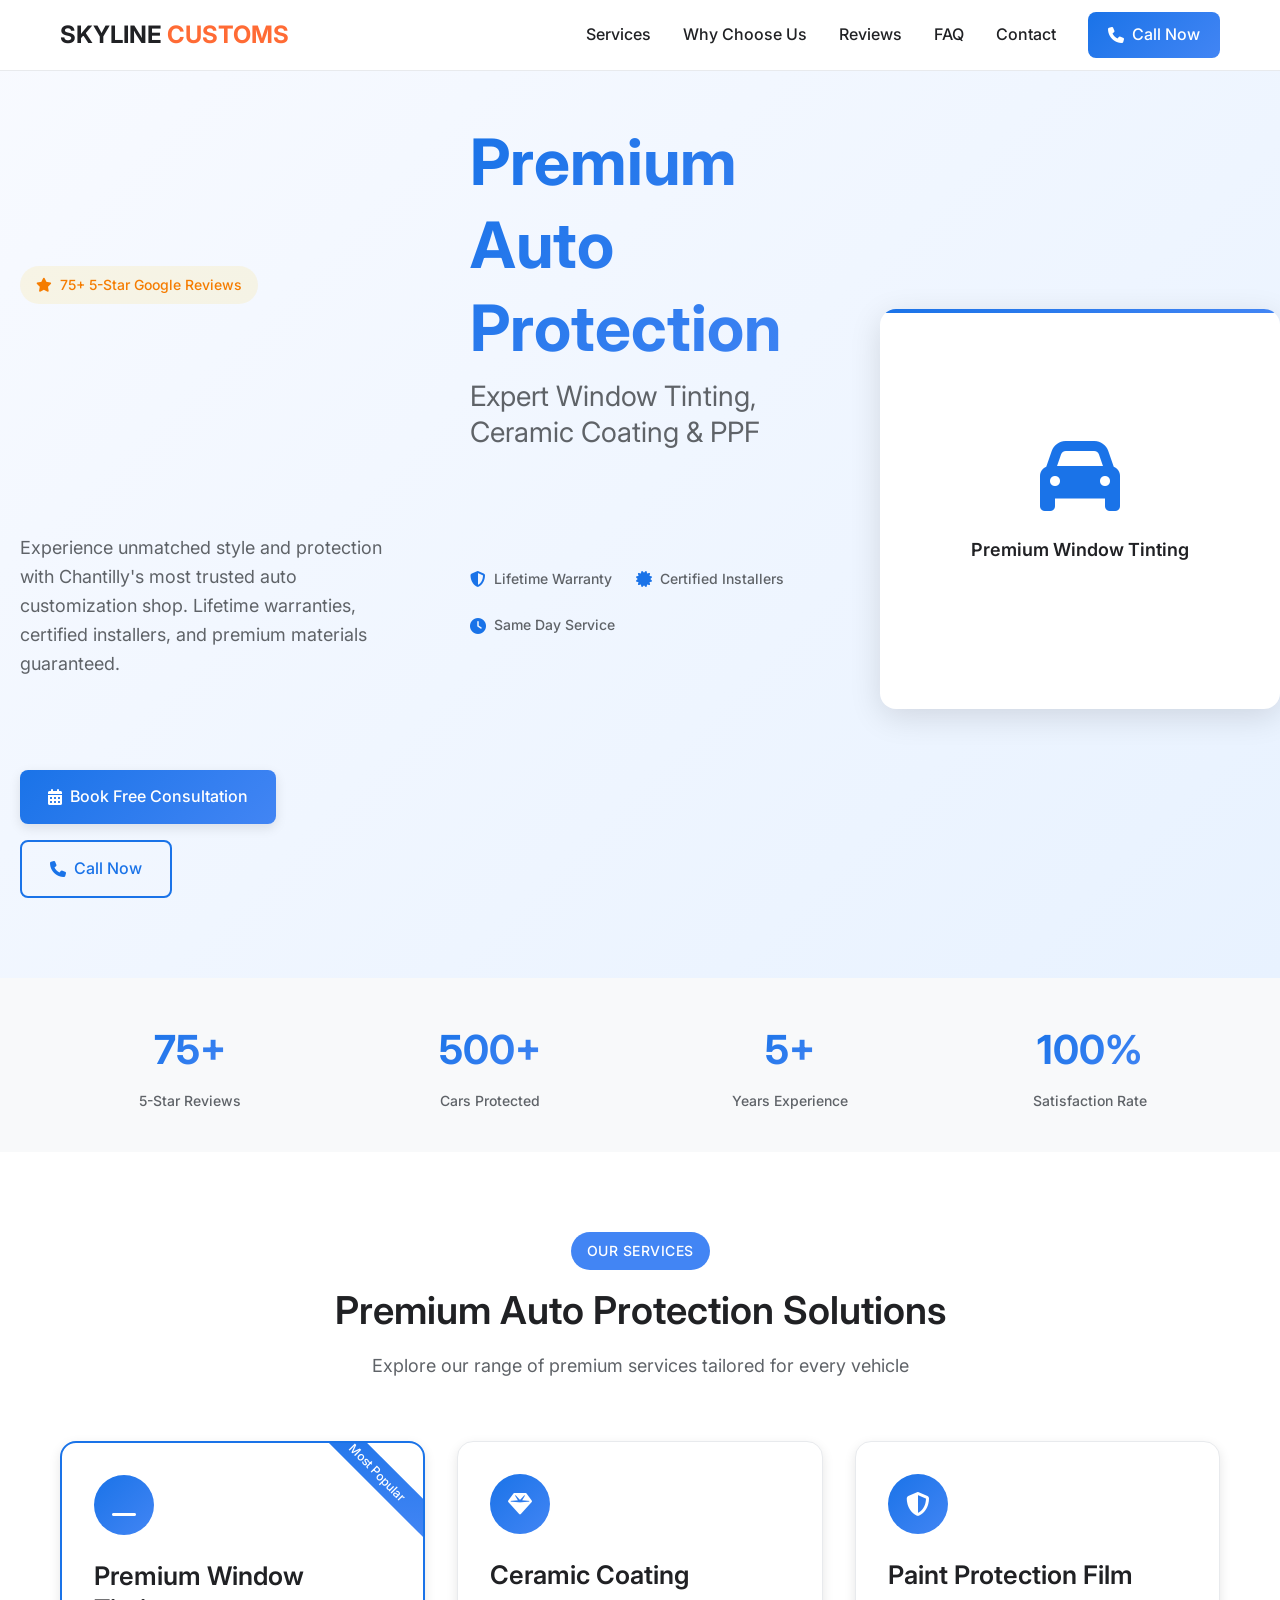
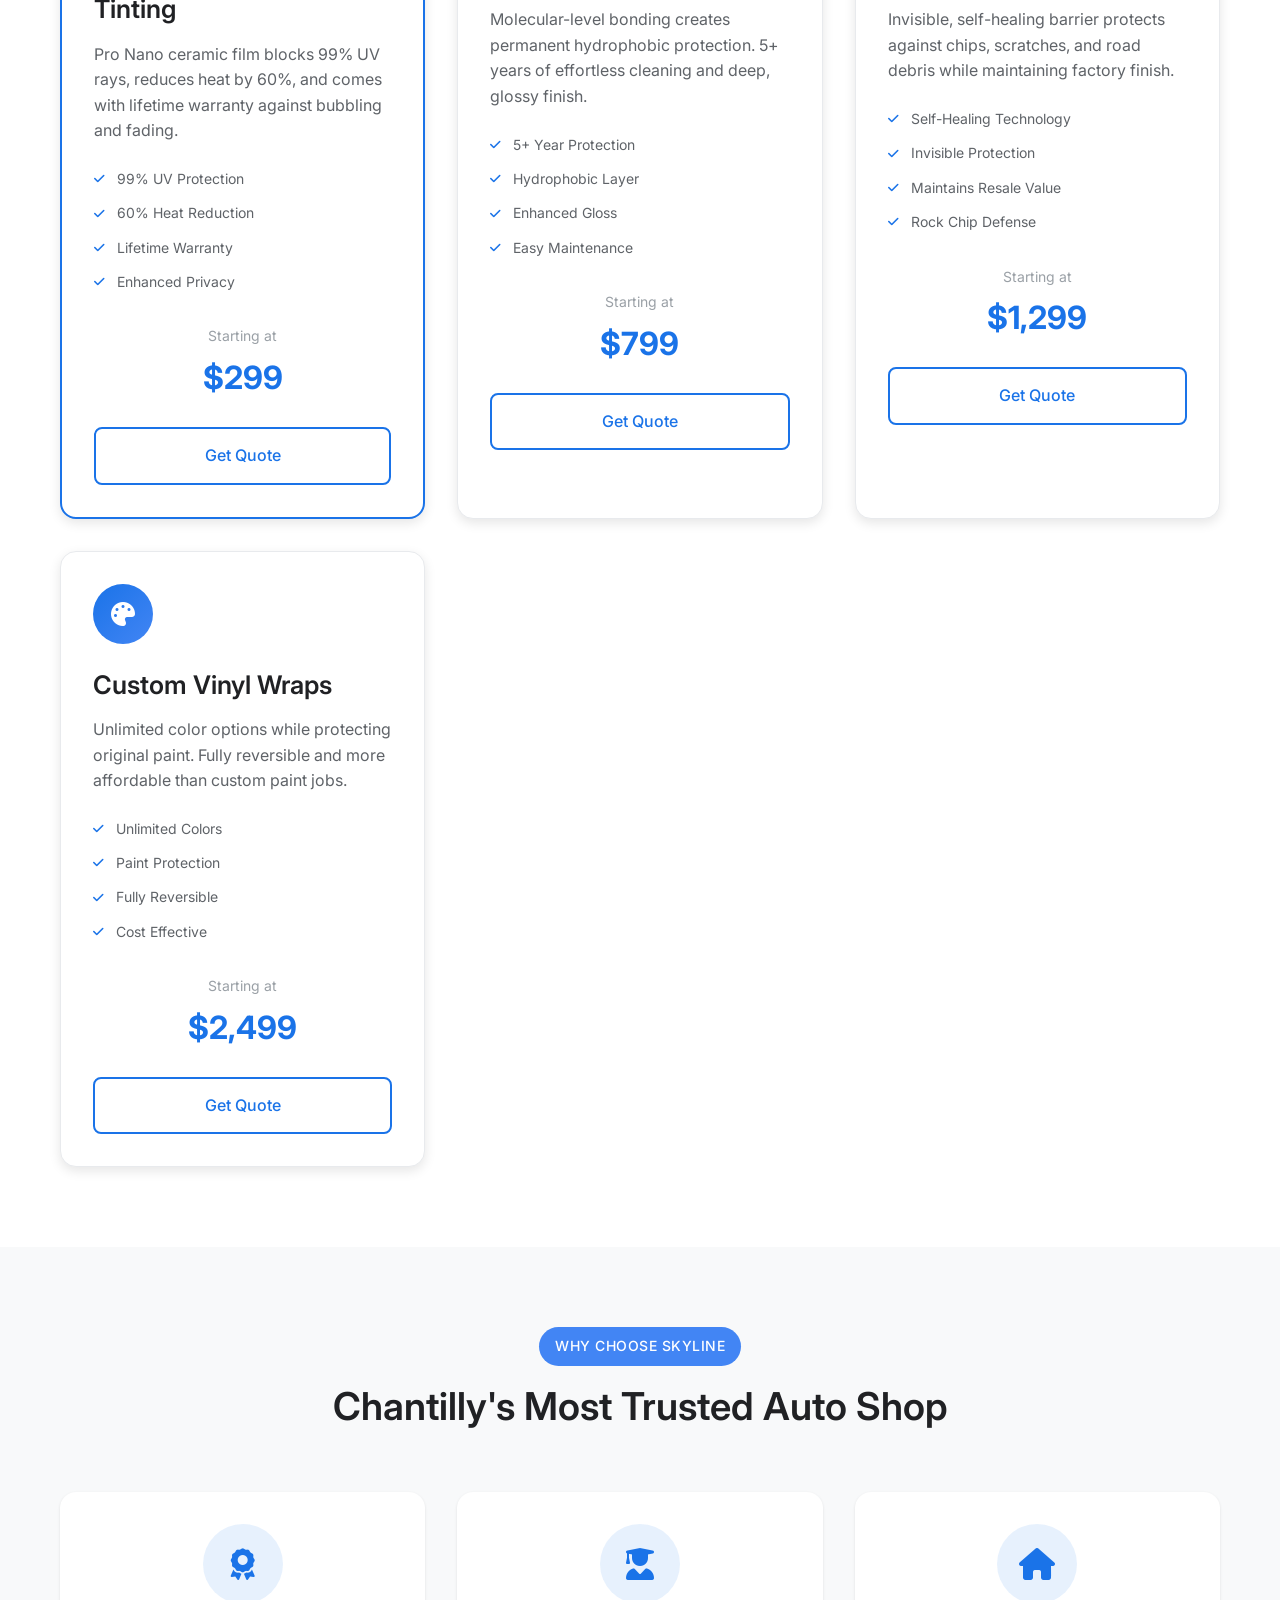
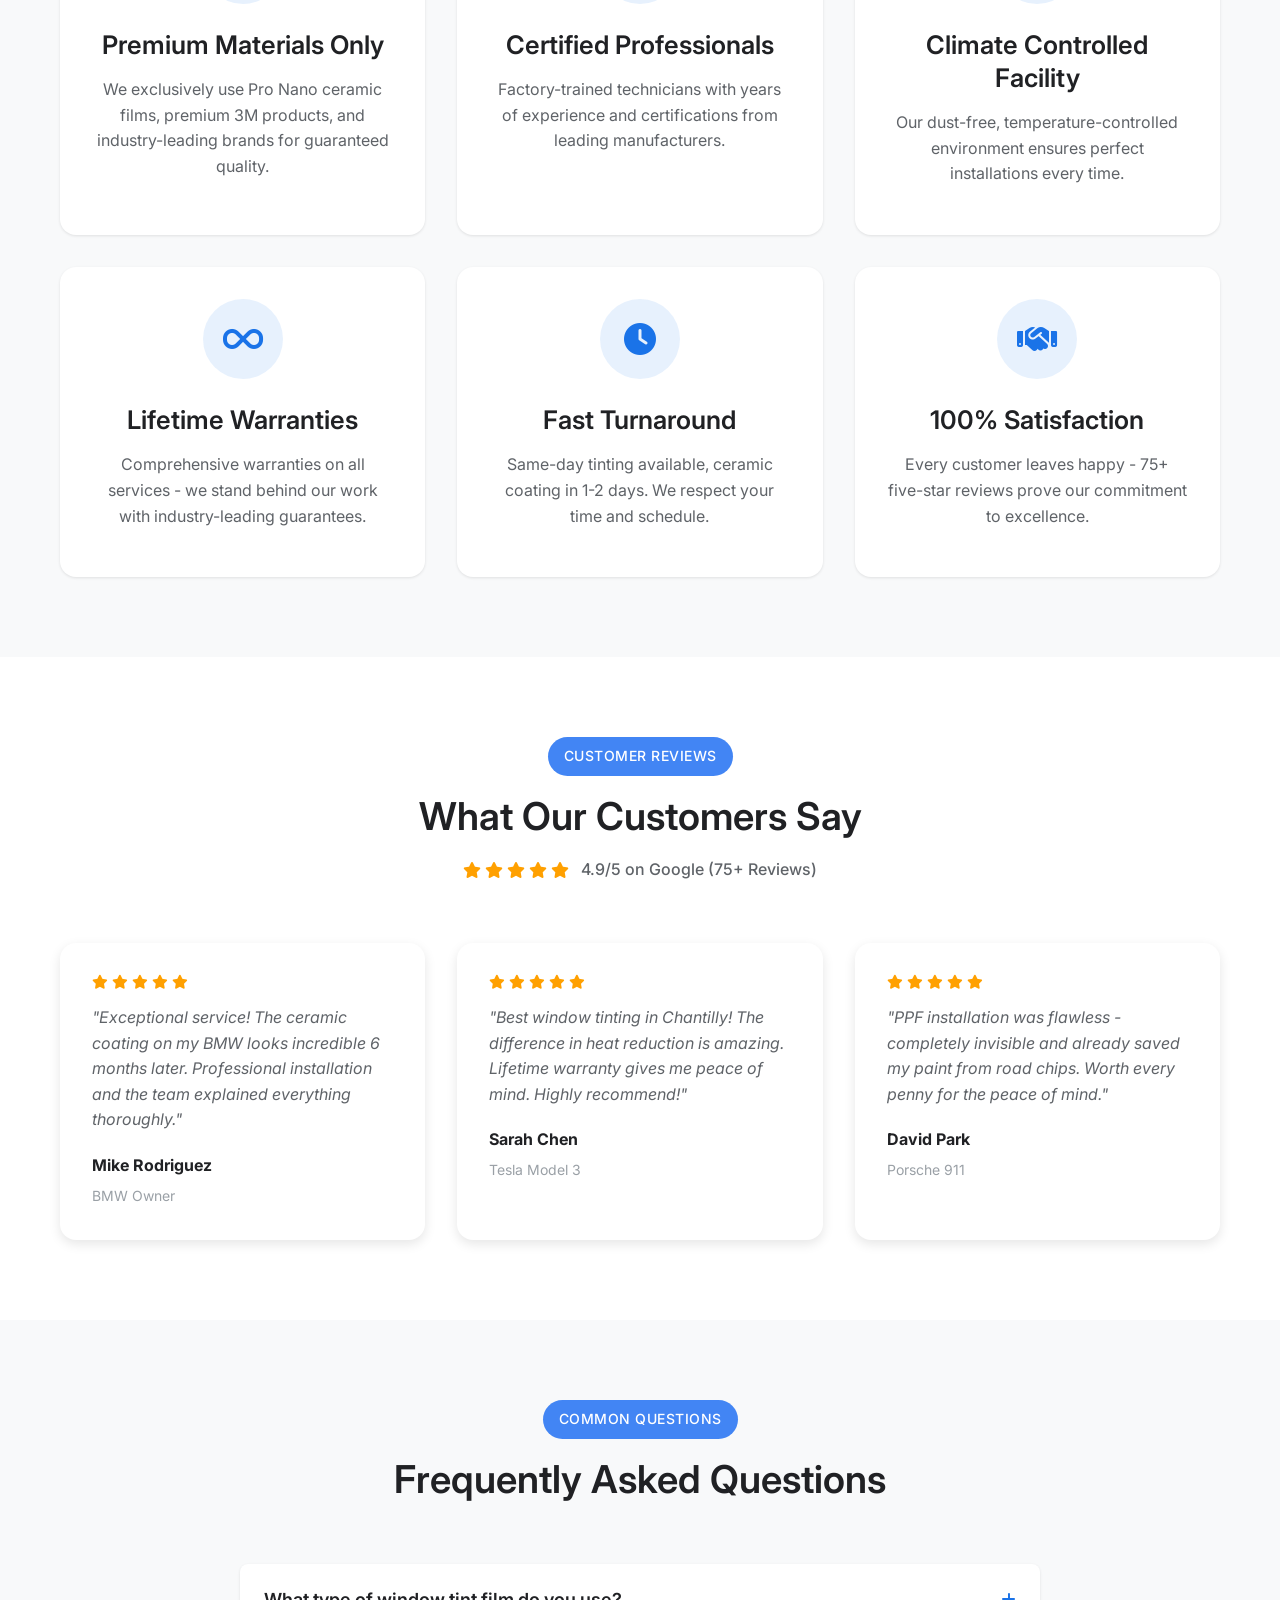
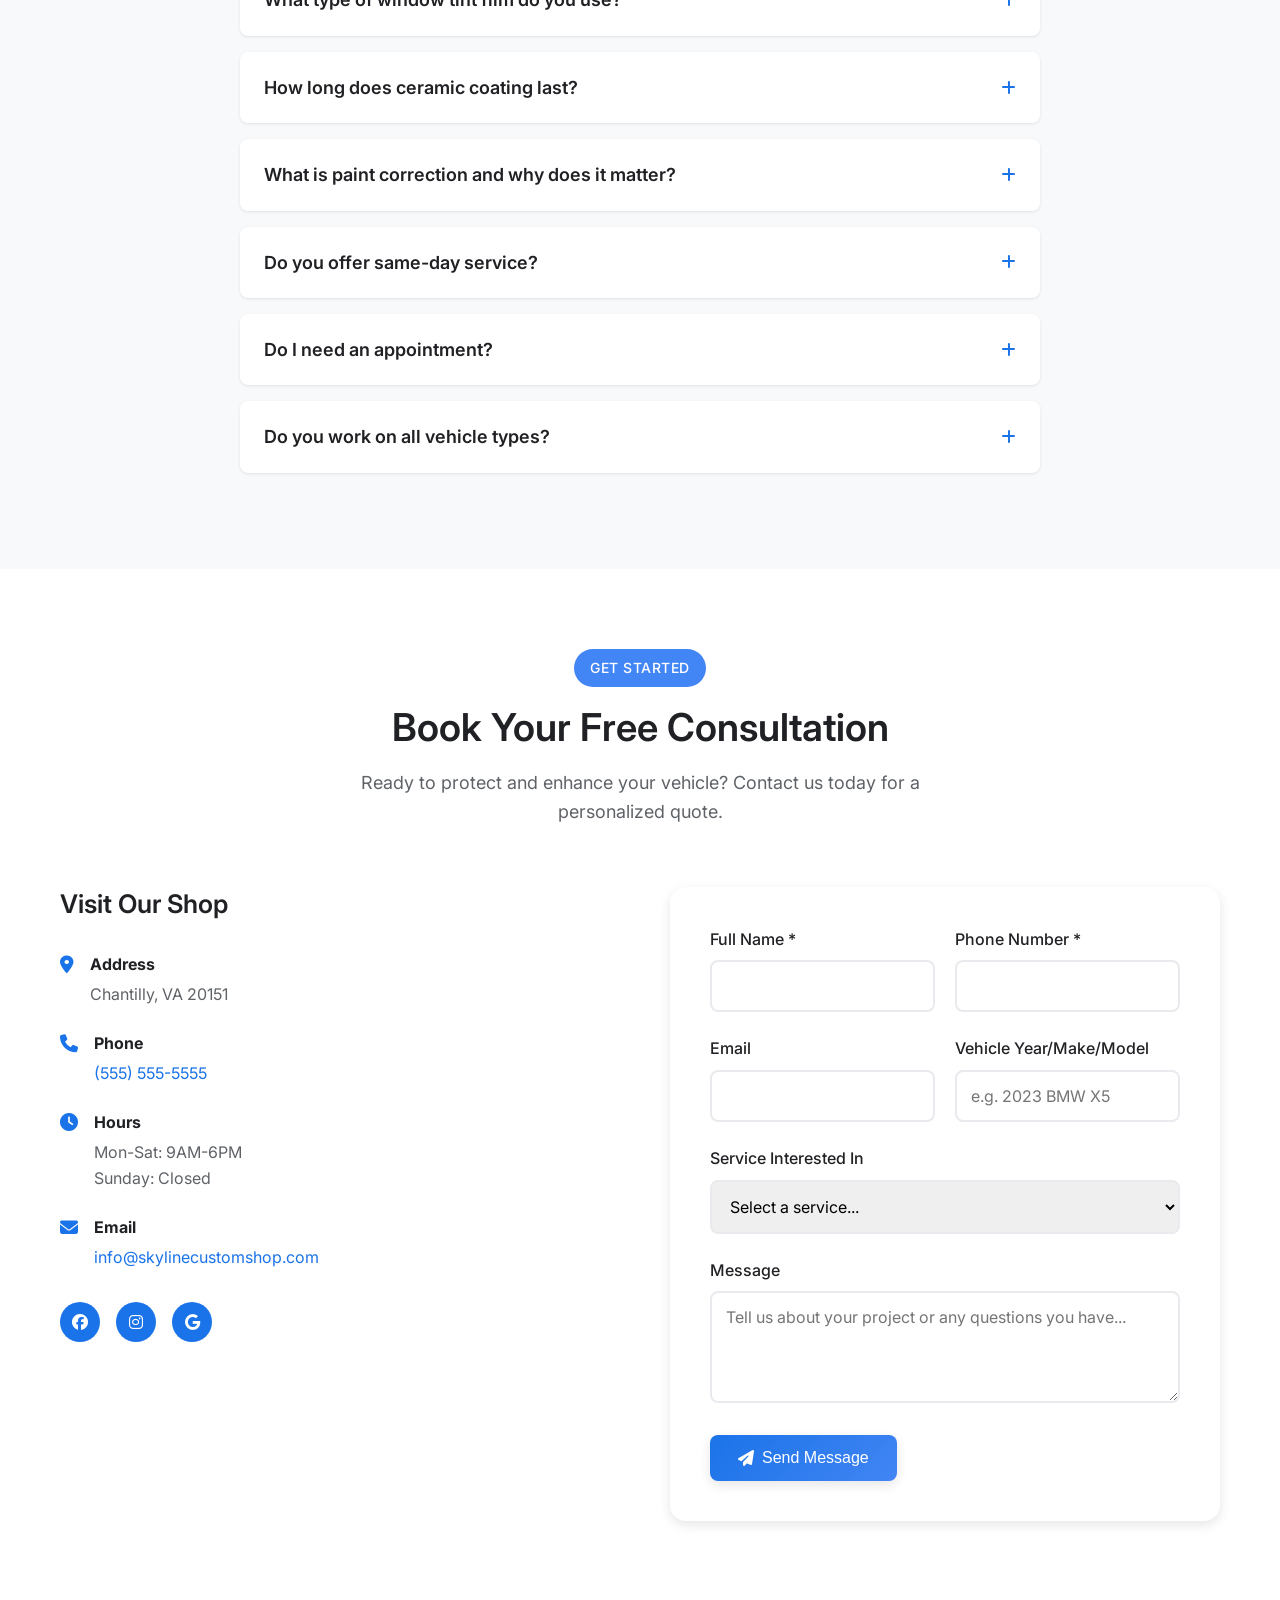
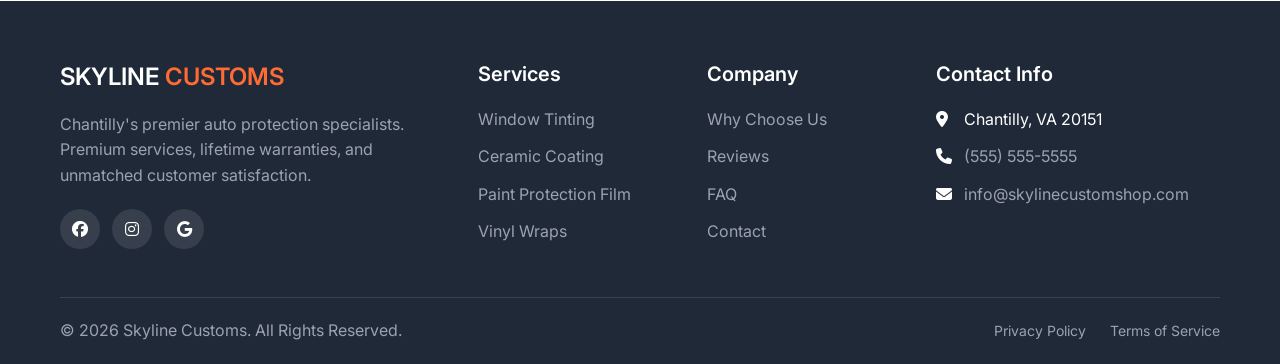
==== index.html @ 0ba056d3 "Initial release: Modern responsive website - Modern UI/UX with professional styling - Mobile-first r" ====
<!DOCTYPE html>
<html lang="en">
<head>
    <meta charset="UTF-8">
    <meta name="viewport" content="width=device-width, initial-scale=1.0">
    <title>Skyline Customs - Premium Auto Protection | Chantilly, VA</title>
    <meta name="description" content="Expert window tinting, ceramic coating, PPF & vinyl wraps in Chantilly, VA. 75+ 5-star reviews. Lifetime warranties. Book your consultation today!">
    
    <!-- Google Fonts -->
    <link href="https://fonts.googleapis.com/css2?family=Inter:wght@300;400;500;600;700&display=swap" rel="stylesheet">
    
    <!-- Font Awesome -->
    <link rel="stylesheet" href="https://cdnjs.cloudflare.com/ajax/libs/font-awesome/6.4.0/css/all.min.css">
    
    <link rel="stylesheet" href="styles.css">
</head>
<body>
    <!-- Navigation -->
    <nav class="navbar">
        <div class="nav-container">
            <div class="nav-logo">
                <h2>SKYLINE <span class="accent">CUSTOMS</span></h2>
            </div>
            
            <div class="nav-menu" id="nav-menu">
                <a href="#services" class="nav-link">Services</a>
                <a href="#why-us" class="nav-link">Why Choose Us</a>
                <a href="#testimonials" class="nav-link">Reviews</a>
                <a href="#faq" class="nav-link">FAQ</a>
                <a href="#contact" class="nav-link">Contact</a>
                <a href="tel:+15555555555" class="nav-cta">
                    <i class="fas fa-phone"></i> Call Now
                </a>
            </div>
            
            <div class="hamburger" id="hamburger">
                <span class="bar"></span>
                <span class="bar"></span>
                <span class="bar"></span>
            </div>
        </div>
    </nav>

    <!-- Hero Section -->
    <section class="hero">
        <div class="hero-content">
            <div class="hero-badge">
                <i class="fas fa-star"></i>
                <span>75+ 5-Star Google Reviews</span>
            </div>
            
            <h1 class="hero-title">
                <span class="title-main">Premium Auto Protection</span>
                <span class="title-sub">Expert Window Tinting, Ceramic Coating & PPF</span>
            </h1>
            
            <p class="hero-description">
                Experience unmatched style and protection with Chantilly's most trusted auto customization shop. 
                Lifetime warranties, certified installers, and premium materials guaranteed.
            </p>
            
            <div class="hero-features">
                <div class="feature">
                    <i class="fas fa-shield-alt"></i>
                    <span>Lifetime Warranty</span>
                </div>
                <div class="feature">
                    <i class="fas fa-certificate"></i>
                    <span>Certified Installers</span>
                </div>
                <div class="feature">
                    <i class="fas fa-clock"></i>
                    <span>Same Day Service</span>
                </div>
            </div>
            
            <div class="hero-cta">
                <a href="#contact" class="btn-primary">
                    <i class="fas fa-calendar-alt"></i>
                    Book Free Consultation
                </a>
                <a href="tel:+15555555555" class="btn-secondary">
                    <i class="fas fa-phone"></i>
                    Call Now
                </a>
            </div>
        </div>
        
        <div class="hero-visual">
            <div class="hero-image">
                <!-- Replace with actual car images -->
                <div class="car-showcase">
                    <div class="car-card active">
                        <div class="car-placeholder">
                            <i class="fas fa-car"></i>
                            <p>Premium Window Tinting</p>
                        </div>
                    </div>
                </div>
            </div>
        </div>
    </section>

    <!-- Social Proof Bar -->
    <section class="social-proof">
        <div class="container">
            <div class="proof-stats">
                <div class="stat">
                    <span class="stat-number">75+</span>
                    <span class="stat-label">5-Star Reviews</span>
                </div>
                <div class="stat">
                    <span class="stat-number">500+</span>
                    <span class="stat-label">Cars Protected</span>
                </div>
                <div class="stat">
                    <span class="stat-number">5+</span>
                    <span class="stat-label">Years Experience</span>
                </div>
                <div class="stat">
                    <span class="stat-number">100%</span>
                    <span class="stat-label">Satisfaction Rate</span>
                </div>
            </div>
        </div>
    </section>

    <!-- Services Section -->
    <section id="services" class="services">
        <div class="container">
            <div class="section-header">
                <span class="section-badge">Our Services</span>
                <h2 class="section-title">Premium Auto Protection Solutions</h2>
                <p class="section-subtitle">
                    Explore our range of premium services tailored for every vehicle
                </p>
            </div>
            
            <div class="services-grid">
                <!-- Window Tinting -->
                <div class="service-card featured">
                    <div class="service-icon">
                        <i class="fas fa-window-minimize"></i>
                    </div>
                    <h3 class="service-title">Premium Window Tinting</h3>
                    <p class="service-description">
                        Pro Nano ceramic film blocks 99% UV rays, reduces heat by 60%, 
                        and comes with lifetime warranty against bubbling and fading.
                    </p>
                    <ul class="service-benefits">
                        <li><i class="fas fa-check"></i> 99% UV Protection</li>
                        <li><i class="fas fa-check"></i> 60% Heat Reduction</li>
                        <li><i class="fas fa-check"></i> Lifetime Warranty</li>
                        <li><i class="fas fa-check"></i> Enhanced Privacy</li>
                    </ul>
                    <div class="service-pricing">
                        <span class="price-from">Starting at</span>
                        <span class="price-amount">$299</span>
                    </div>
                    <a href="#contact" class="service-cta">Get Quote</a>
                </div>
                
                <!-- Ceramic Coating -->
                <div class="service-card">
                    <div class="service-icon">
                        <i class="fas fa-gem"></i>
                    </div>
                    <h3 class="service-title">Ceramic Coating</h3>
                    <p class="service-description">
                        Molecular-level bonding creates permanent hydrophobic protection. 
                        5+ years of effortless cleaning and deep, glossy finish.
                    </p>
                    <ul class="service-benefits">
                        <li><i class="fas fa-check"></i> 5+ Year Protection</li>
                        <li><i class="fas fa-check"></i> Hydrophobic Layer</li>
                        <li><i class="fas fa-check"></i> Enhanced Gloss</li>
                        <li><i class="fas fa-check"></i> Easy Maintenance</li>
                    </ul>
                    <div class="service-pricing">
                        <span class="price-from">Starting at</span>
                        <span class="price-amount">$799</span>
                    </div>
                    <a href="#contact" class="service-cta">Get Quote</a>
                </div>
                
                <!-- PPF -->
                <div class="service-card">
                    <div class="service-icon">
                        <i class="fas fa-shield-alt"></i>
                    </div>
                    <h3 class="service-title">Paint Protection Film</h3>
                    <p class="service-description">
                        Invisible, self-healing barrier protects against chips, scratches, 
                        and road debris while maintaining factory finish.
                    </p>
                    <ul class="service-benefits">
                        <li><i class="fas fa-check"></i> Self-Healing Technology</li>
                        <li><i class="fas fa-check"></i> Invisible Protection</li>
                        <li><i class="fas fa-check"></i> Maintains Resale Value</li>
                        <li><i class="fas fa-check"></i> Rock Chip Defense</li>
                    </ul>
                    <div class="service-pricing">
                        <span class="price-from">Starting at</span>
                        <span class="price-amount">$1,299</span>
                    </div>
                    <a href="#contact" class="service-cta">Get Quote</a>
                </div>
                
                <!-- Vinyl Wraps -->
                <div class="service-card">
                    <div class="service-icon">
                        <i class="fas fa-palette"></i>
                    </div>
                    <h3 class="service-title">Custom Vinyl Wraps</h3>
                    <p class="service-description">
                        Unlimited color options while protecting original paint. 
                        Fully reversible and more affordable than custom paint jobs.
                    </p>
                    <ul class="service-benefits">
                        <li><i class="fas fa-check"></i> Unlimited Colors</li>
                        <li><i class="fas fa-check"></i> Paint Protection</li>
                        <li><i class="fas fa-check"></i> Fully Reversible</li>
                        <li><i class="fas fa-check"></i> Cost Effective</li>
                    </ul>
                    <div class="service-pricing">
                        <span class="price-from">Starting at</span>
                        <span class="price-amount">$2,499</span>
                    </div>
                    <a href="#contact" class="service-cta">Get Quote</a>
                </div>
            </div>
        </div>
    </section>

    <!-- Why Choose Us -->
    <section id="why-us" class="why-us">
        <div class="container">
            <div class="section-header">
                <span class="section-badge">Why Choose Skyline</span>
                <h2 class="section-title">Chantilly's Most Trusted Auto Shop</h2>
            </div>
            
            <div class="features-grid">
                <div class="feature-card">
                    <div class="feature-icon">
                        <i class="fas fa-award"></i>
                    </div>
                    <h3>Premium Materials Only</h3>
                    <p>We exclusively use Pro Nano ceramic films, premium 3M products, and industry-leading brands for guaranteed quality.</p>
                </div>
                
                <div class="feature-card">
                    <div class="feature-icon">
                        <i class="fas fa-user-graduate"></i>
                    </div>
                    <h3>Certified Professionals</h3>
                    <p>Factory-trained technicians with years of experience and certifications from leading manufacturers.</p>
                </div>
                
                <div class="feature-card">
                    <div class="feature-icon">
                        <i class="fas fa-home"></i>
                    </div>
                    <h3>Climate Controlled Facility</h3>
                    <p>Our dust-free, temperature-controlled environment ensures perfect installations every time.</p>
                </div>
                
                <div class="feature-card">
                    <div class="feature-icon">
                        <i class="fas fa-infinity"></i>
                    </div>
                    <h3>Lifetime Warranties</h3>
                    <p>Comprehensive warranties on all services - we stand behind our work with industry-leading guarantees.</p>
                </div>
                
                <div class="feature-card">
                    <div class="feature-icon">
                        <i class="fas fa-clock"></i>
                    </div>
                    <h3>Fast Turnaround</h3>
                    <p>Same-day tinting available, ceramic coating in 1-2 days. We respect your time and schedule.</p>
                </div>
                
                <div class="feature-card">
                    <div class="feature-icon">
                        <i class="fas fa-handshake"></i>
                    </div>
                    <h3>100% Satisfaction</h3>
                    <p>Every customer leaves happy - 75+ five-star reviews prove our commitment to excellence.</p>
                </div>
            </div>
        </div>
    </section>

    <!-- Testimonials -->
    <section id="testimonials" class="testimonials">
        <div class="container">
            <div class="section-header">
                <span class="section-badge">Customer Reviews</span>
                <h2 class="section-title">What Our Customers Say</h2>
                <div class="google-rating">
                    <div class="stars">
                        <i class="fas fa-star"></i>
                        <i class="fas fa-star"></i>
                        <i class="fas fa-star"></i>
                        <i class="fas fa-star"></i>
                        <i class="fas fa-star"></i>
                    </div>
                    <span class="rating-text">4.9/5 on Google (75+ Reviews)</span>
                </div>
            </div>
            
            <div class="testimonials-grid">
                <div class="testimonial-card">
                    <div class="testimonial-stars">
                        <i class="fas fa-star"></i>
                        <i class="fas fa-star"></i>
                        <i class="fas fa-star"></i>
                        <i class="fas fa-star"></i>
                        <i class="fas fa-star"></i>
                    </div>
                    <p class="testimonial-text">
                        "Exceptional service! The ceramic coating on my BMW looks incredible 6 months later. 
                        Professional installation and the team explained everything thoroughly."
                    </p>
                    <div class="testimonial-author">
                        <strong>Mike Rodriguez</strong>
                        <span>BMW Owner</span>
                    </div>
                </div>
                
                <div class="testimonial-card">
                    <div class="testimonial-stars">
                        <i class="fas fa-star"></i>
                        <i class="fas fa-star"></i>
                        <i class="fas fa-star"></i>
                        <i class="fas fa-star"></i>
                        <i class="fas fa-star"></i>
                    </div>
                    <p class="testimonial-text">
                        "Best window tinting in Chantilly! The difference in heat reduction is amazing. 
                        Lifetime warranty gives me peace of mind. Highly recommend!"
                    </p>
                    <div class="testimonial-author">
                        <strong>Sarah Chen</strong>
                        <span>Tesla Model 3</span>
                    </div>
                </div>
                
                <div class="testimonial-card">
                    <div class="testimonial-stars">
                        <i class="fas fa-star"></i>
                        <i class="fas fa-star"></i>
                        <i class="fas fa-star"></i>
                        <i class="fas fa-star"></i>
                        <i class="fas fa-star"></i>
                    </div>
                    <p class="testimonial-text">
                        "PPF installation was flawless - completely invisible and already saved my paint from road chips. 
                        Worth every penny for the peace of mind."
                    </p>
                    <div class="testimonial-author">
                        <strong>David Park</strong>
                        <span>Porsche 911</span>
                    </div>
                </div>
            </div>
        </div>
    </section>

    <!-- FAQ Section -->
    <section id="faq" class="faq">
        <div class="container">
            <div class="section-header">
                <span class="section-badge">Common Questions</span>
                <h2 class="section-title">Frequently Asked Questions</h2>
            </div>
            
            <div class="faq-container">
                <div class="faq-item">
                    <div class="faq-question" onclick="toggleFAQ(this)">
                        <h3>What type of window tint film do you use?</h3>
                        <i class="fas fa-plus"></i>
                    </div>
                    <div class="faq-answer">
                        <p>We use Pro Nano ceramic window film exclusively. Unlike cheaper dyed films that fade to purple and bubble within 2-3 years, ceramic film blocks up to 60% more heat, provides 99% UV protection, and comes with a lifetime warranty against bubbling, peeling, and fading.</p>
                    </div>
                </div>
                
                <div class="faq-item">
                    <div class="faq-question" onclick="toggleFAQ(this)">
                        <h3>How long does ceramic coating last?</h3>
                        <i class="fas fa-plus"></i>
                    </div>
                    <div class="faq-answer">
                        <p>Our 5-year ceramic coating system lasts 5+ years with proper maintenance (regular washing, no automatic car washes). The multi-layer application and paint correction ensure maximum durability.</p>
                    </div>
                </div>
                
                <div class="faq-item">
                    <div class="faq-question" onclick="toggleFAQ(this)">
                        <h3>What is paint correction and why does it matter?</h3>
                        <i class="fas fa-plus"></i>
                    </div>
                    <div class="faq-answer">
                        <p>Paint correction removes swirls, scratches, and oxidation through clay bar decontamination, iron removal, and multi-stage polishing. This is critical—if you seal scratches under ceramic coating, you're locking in damage forever. We always correct paint before coating.</p>
                    </div>
                </div>
                
                <div class="faq-item">
                    <div class="faq-question" onclick="toggleFAQ(this)">
                        <h3>Do you offer same-day service?</h3>
                        <i class="fas fa-plus"></i>
                    </div>
                    <div class="faq-answer">
                        <p>Sometimes, depending on our schedule. Most days we can accommodate same-day tinting. Ceramic coating requires 1-2 days. Contact us to check availability.</p>
                    </div>
                </div>
                
                <div class="faq-item">
                    <div class="faq-question" onclick="toggleFAQ(this)">
                        <h3>Do I need an appointment?</h3>
                        <i class="fas fa-plus"></i>
                    </div>
                    <div class="faq-answer">
                        <p>Yes. We work by appointment only to ensure each vehicle gets the time and attention it deserves. Book online or text us to schedule.</p>
                    </div>
                </div>
                
                <div class="faq-item">
                    <div class="faq-question" onclick="toggleFAQ(this)">
                        <h3>Do you work on all vehicle types?</h3>
                        <i class="fas fa-plus"></i>
                    </div>
                    <div class="faq-answer">
                        <p>Yes—sedans, coupes, trucks, SUVs, luxury vehicles, Teslas, sports cars—we handle them all. Our climate-controlled facility is equipped for any vehicle type.</p>
                    </div>
                </div>
            </div>
        </div>
    </section>

    <!-- Contact Section -->
    <section id="contact" class="contact">
        <div class="container">
            <div class="section-header">
                <span class="section-badge">Get Started</span>
                <h2 class="section-title">Book Your Free Consultation</h2>
                <p class="section-subtitle">
                    Ready to protect and enhance your vehicle? Contact us today for a personalized quote.
                </p>
            </div>
            
            <div class="contact-container">
                <div class="contact-info">
                    <h3>Visit Our Shop</h3>
                    <div class="contact-item">
                        <i class="fas fa-map-marker-alt"></i>
                        <div>
                            <strong>Address</strong>
                            <p>Chantilly, VA 20151</p>
                        </div>
                    </div>
                    
                    <div class="contact-item">
                        <i class="fas fa-phone"></i>
                        <div>
                            <strong>Phone</strong>
                            <p><a href="tel:+15555555555">(555) 555-5555</a></p>
                        </div>
                    </div>
                    
                    <div class="contact-item">
                        <i class="fas fa-clock"></i>
                        <div>
                            <strong>Hours</strong>
                            <p>Mon-Sat: 9AM-6PM<br>Sunday: Closed</p>
                        </div>
                    </div>
                    
                    <div class="contact-item">
                        <i class="fas fa-envelope"></i>
                        <div>
                            <strong>Email</strong>
                            <p><a href="mailto:info@skylinecustomshop.com">info@skylinecustomshop.com</a></p>
                        </div>
                    </div>
                    
                    <div class="social-links">
                        <a href="#" class="social-link">
                            <i class="fab fa-facebook"></i>
                        </a>
                        <a href="#" class="social-link">
                            <i class="fab fa-instagram"></i>
                        </a>
                        <a href="#" class="social-link">
                            <i class="fab fa-google"></i>
                        </a>
                    </div>
                </div>
                
                <div class="contact-form">
                    <form id="contact-form" method="POST" action="#" onsubmit="submitForm(event)">
                        <div class="form-row">
                            <div class="form-group">
                                <label for="name">Full Name *</label>
                                <input type="text" id="name" name="name" required>
                            </div>
                            <div class="form-group">
                                <label for="phone">Phone Number *</label>
                                <input type="tel" id="phone" name="phone" required>
                            </div>
                        </div>
                        
                        <div class="form-row">
                            <div class="form-group">
                                <label for="email">Email</label>
                                <input type="email" id="email" name="email">
                            </div>
                            <div class="form-group">
                                <label for="vehicle">Vehicle Year/Make/Model</label>
                                <input type="text" id="vehicle" name="vehicle" placeholder="e.g. 2023 BMW X5">
                            </div>
                        </div>
                        
                        <div class="form-group">
                            <label for="service">Service Interested In</label>
                            <select id="service" name="service">
                                <option value="">Select a service...</option>
                                <option value="window-tinting">Window Tinting</option>
                                <option value="ceramic-coating">Ceramic Coating</option>
                                <option value="ppf">Paint Protection Film</option>
                                <option value="vinyl-wraps">Vinyl Wraps</option>
                                <option value="multiple">Multiple Services</option>
                                <option value="consultation">Free Consultation</option>
                            </select>
                        </div>
                        
                        <div class="form-group">
                            <label for="message">Message</label>
                            <textarea id="message" name="message" rows="4" placeholder="Tell us about your project or any questions you have..."></textarea>
                        </div>
                        
                        <button type="submit" class="btn-primary">
                            <i class="fas fa-paper-plane"></i>
                            Send Message
                        </button>
                    </form>
                </div>
            </div>
        </div>
    </section>

    <!-- Footer -->
    <footer class="footer">
        <div class="container">
            <div class="footer-content">
                <div class="footer-section">
                    <h3>SKYLINE <span class="accent">CUSTOMS</span></h3>
                    <p>Chantilly's premier auto protection specialists. Premium services, lifetime warranties, and unmatched customer satisfaction.</p>
                    <div class="footer-social">
                        <a href="#" class="social-link">
                            <i class="fab fa-facebook"></i>
                        </a>
                        <a href="#" class="social-link">
                            <i class="fab fa-instagram"></i>
                        </a>
                        <a href="#" class="social-link">
                            <i class="fab fa-google"></i>
                        </a>
                    </div>
                </div>
                
                <div class="footer-section">
                    <h4>Services</h4>
                    <ul>
                        <li><a href="#services">Window Tinting</a></li>
                        <li><a href="#services">Ceramic Coating</a></li>
                        <li><a href="#services">Paint Protection Film</a></li>
                        <li><a href="#services">Vinyl Wraps</a></li>
                    </ul>
                </div>
                
                <div class="footer-section">
                    <h4>Company</h4>
                    <ul>
                        <li><a href="#why-us">Why Choose Us</a></li>
                        <li><a href="#testimonials">Reviews</a></li>
                        <li><a href="#faq">FAQ</a></li>
                        <li><a href="#contact">Contact</a></li>
                    </ul>
                </div>
                
                <div class="footer-section">
                    <h4>Contact Info</h4>
                    <ul>
                        <li><i class="fas fa-map-marker-alt"></i> Chantilly, VA 20151</li>
                        <li><i class="fas fa-phone"></i> <a href="tel:+15555555555">(555) 555-5555</a></li>
                        <li><i class="fas fa-envelope"></i> <a href="mailto:info@skylinecustomshop.com">info@skylinecustomshop.com</a></li>
                    </ul>
                </div>
            </div>
            
            <div class="footer-bottom">
                <p>&copy; 2026 Skyline Customs. All Rights Reserved.</p>
                <div class="footer-links">
                    <a href="/privacy">Privacy Policy</a>
                    <a href="/terms">Terms of Service</a>
                </div>
            </div>
        </div>
    </footer>

    <!-- Floating Call Button -->
    <div class="floating-cta">
        <a href="tel:+15555555555" class="float-btn">
            <i class="fas fa-phone"></i>
            <span>Call Now</span>
        </a>
    </div>

    <script src="script.js"></script>
</body>
</html>
---- styles.css ----
/* Modern CSS Variables */
:root {
    --primary-color: #1a73e8;
    --primary-dark: #1557b0;
    --primary-light: #4285f4;
    --accent-color: #ff6b35;
    --accent-light: #ff8a65;
    
    --text-primary: #202124;
    --text-secondary: #5f6368;
    --text-light: #9aa0a6;
    
    --bg-primary: #ffffff;
    --bg-secondary: #f8f9fa;
    --bg-dark: #1f2937;
    
    --border-color: #e8eaed;
    --shadow-light: 0 1px 3px rgba(0, 0, 0, 0.1);
    --shadow-medium: 0 4px 12px rgba(0, 0, 0, 0.1);
    --shadow-heavy: 0 8px 32px rgba(0, 0, 0, 0.12);
    
    --gradient-primary: linear-gradient(135deg, var(--primary-color) 0%, var(--primary-light) 100%);
    --gradient-accent: linear-gradient(135deg, var(--accent-color) 0%, var(--accent-light) 100%);
    
    --border-radius: 8px;
    --border-radius-lg: 16px;
    --transition: all 0.3s cubic-bezier(0.4, 0, 0.2, 1);
    
    --font-family: 'Inter', -apple-system, BlinkMacSystemFont, sans-serif;
    --max-width: 1200px;
}

/* Reset and Base Styles */
* {
    margin: 0;
    padding: 0;
    box-sizing: border-box;
}

html {
    scroll-behavior: smooth;
    font-size: 16px;
}

body {
    font-family: var(--font-family);
    line-height: 1.6;
    color: var(--text-primary);
    background-color: var(--bg-primary);
    overflow-x: hidden;
}

.container {
    max-width: var(--max-width);
    margin: 0 auto;
    padding: 0 20px;
}

/* Typography */
h1, h2, h3, h4, h5, h6 {
    font-weight: 600;
    line-height: 1.3;
    margin-bottom: 1rem;
}

h1 { font-size: clamp(2rem, 4vw, 3.5rem); }
h2 { font-size: clamp(1.75rem, 3vw, 2.5rem); }
h3 { font-size: clamp(1.25rem, 2vw, 1.75rem); }
h4 { font-size: 1.25rem; }

p {
    margin-bottom: 1rem;
    color: var(--text-secondary);
}

a {
    text-decoration: none;
    color: inherit;
    transition: var(--transition);
}

/* Button Styles */
.btn-primary {
    display: inline-flex;
    align-items: center;
    gap: 8px;
    padding: 14px 28px;
    background: var(--gradient-primary);
    color: white;
    border: none;
    border-radius: var(--border-radius);
    font-weight: 500;
    font-size: 16px;
    cursor: pointer;
    transition: var(--transition);
    text-decoration: none;
    box-shadow: var(--shadow-medium);
}

.btn-primary:hover {
    transform: translateY(-2px);
    box-shadow: var(--shadow-heavy);
}

.btn-secondary {
    display: inline-flex;
    align-items: center;
    gap: 8px;
    padding: 14px 28px;
    background: transparent;
    color: var(--primary-color);
    border: 2px solid var(--primary-color);
    border-radius: var(--border-radius);
    font-weight: 500;
    font-size: 16px;
    cursor: pointer;
    transition: var(--transition);
    text-decoration: none;
}

.btn-secondary:hover {
    background: var(--primary-color);
    color: white;
    transform: translateY(-2px);
}

/* Section Styling */
section {
    padding: 80px 0;
}

.section-header {
    text-align: center;
    margin-bottom: 60px;
}

.section-badge {
    display: inline-block;
    padding: 8px 16px;
    background: var(--primary-light);
    color: white;
    border-radius: 20px;
    font-size: 14px;
    font-weight: 500;
    margin-bottom: 16px;
    text-transform: uppercase;
    letter-spacing: 0.5px;
}

.section-title {
    color: var(--text-primary);
    margin-bottom: 16px;
}

.section-subtitle {
    font-size: 18px;
    color: var(--text-secondary);
    max-width: 600px;
    margin: 0 auto;
}

/* Navigation */
.navbar {
    position: fixed;
    top: 0;
    width: 100%;
    background: rgba(255, 255, 255, 0.95);
    backdrop-filter: blur(10px);
    border-bottom: 1px solid var(--border-color);
    z-index: 1000;
    transition: var(--transition);
}

.nav-container {
    max-width: var(--max-width);
    margin: 0 auto;
    padding: 0 20px;
    display: flex;
    align-items: center;
    justify-content: space-between;
    height: 70px;
}

.nav-logo h2 {
    margin: 0;
    font-size: 24px;
    font-weight: 700;
}

.accent {
    color: var(--accent-color);
}

.nav-menu {
    display: flex;
    align-items: center;
    gap: 32px;
}

.nav-link {
    color: var(--text-primary);
    font-weight: 500;
    transition: var(--transition);
}

.nav-link:hover {
    color: var(--primary-color);
}

.nav-cta {
    padding: 10px 20px;
    background: var(--gradient-primary);
    color: white;
    border-radius: var(--border-radius);
    font-weight: 500;
    display: flex;
    align-items: center;
    gap: 8px;
}

.nav-cta:hover {
    transform: translateY(-1px);
    box-shadow: var(--shadow-medium);
}

.hamburger {
    display: none;
    flex-direction: column;
    cursor: pointer;
    gap: 4px;
}

.bar {
    width: 25px;
    height: 3px;
    background: var(--text-primary);
    transition: var(--transition);
    border-radius: 2px;
}

/* Hero Section */
.hero {
    padding: 120px 0 80px;
    background: linear-gradient(135deg, #f8faff 0%, #e8f2ff 100%);
    display: flex;
    align-items: center;
    min-height: 100vh;
}

.hero-content {
    max-width: var(--max-width);
    margin: 0 auto;
    padding: 0 20px;
    display: grid;
    grid-template-columns: 1fr 1fr;
    gap: 60px;
    align-items: center;
}

.hero-badge {
    display: inline-flex;
    align-items: center;
    gap: 8px;
    padding: 8px 16px;
    background: rgba(255, 193, 7, 0.1);
    color: #f57c00;
    border-radius: 20px;
    font-size: 14px;
    font-weight: 500;
    margin-bottom: 24px;
    width: fit-content;
}

.hero-title {
    margin-bottom: 24px;
}

.title-main {
    display: block;
    font-size: clamp(2.5rem, 5vw, 4rem);
    font-weight: 700;
    background: var(--gradient-primary);
    -webkit-background-clip: text;
    -webkit-text-fill-color: transparent;
    background-clip: text;
    margin-bottom: 8px;
}

.title-sub {
    display: block;
    font-size: clamp(1.25rem, 2.5vw, 1.75rem);
    font-weight: 400;
    color: var(--text-secondary);
}

.hero-description {
    font-size: 18px;
    margin-bottom: 32px;
    max-width: 500px;
}

.hero-features {
    display: flex;
    gap: 24px;
    margin-bottom: 40px;
    flex-wrap: wrap;
}

.feature {
    display: flex;
    align-items: center;
    gap: 8px;
    font-size: 14px;
    font-weight: 500;
    color: var(--text-secondary);
}

.feature i {
    color: var(--primary-color);
    font-size: 16px;
}

.hero-cta {
    display: flex;
    gap: 16px;
    flex-wrap: wrap;
}

.hero-visual {
    display: flex;
    justify-content: center;
    align-items: center;
}

.car-showcase {
    width: 400px;
    height: 400px;
    position: relative;
}

.car-card {
    width: 100%;
    height: 100%;
    background: white;
    border-radius: var(--border-radius-lg);
    box-shadow: var(--shadow-heavy);
    display: flex;
    align-items: center;
    justify-content: center;
    position: relative;
    overflow: hidden;
}

.car-card::before {
    content: '';
    position: absolute;
    top: 0;
    left: 0;
    right: 0;
    height: 4px;
    background: var(--gradient-primary);
}

.car-placeholder {
    text-align: center;
    padding: 40px;
}

.car-placeholder i {
    font-size: 80px;
    color: var(--primary-color);
    margin-bottom: 20px;
    display: block;
}

.car-placeholder p {
    font-size: 18px;
    font-weight: 600;
    color: var(--text-primary);
}

/* Social Proof Section */
.social-proof {
    background: var(--bg-secondary);
    padding: 40px 0;
}

.proof-stats {
    display: grid;
    grid-template-columns: repeat(auto-fit, minmax(200px, 1fr));
    gap: 40px;
    text-align: center;
}

.stat {
    display: flex;
    flex-direction: column;
    align-items: center;
}

.stat-number {
    font-size: 2.5rem;
    font-weight: 700;
    background: var(--gradient-primary);
    -webkit-background-clip: text;
    -webkit-text-fill-color: transparent;
    background-clip: text;
    margin-bottom: 8px;
}

.stat-label {
    font-size: 14px;
    color: var(--text-secondary);
    font-weight: 500;
}

/* Services Section */
.services {
    background: var(--bg-primary);
}

.services-grid {
    display: grid;
    grid-template-columns: repeat(auto-fit, minmax(300px, 1fr));
    gap: 32px;
}

.service-card {
    background: white;
    border-radius: var(--border-radius-lg);
    padding: 32px;
    box-shadow: var(--shadow-medium);
    transition: var(--transition);
    border: 1px solid var(--border-color);
    position: relative;
    overflow: hidden;
}

.service-card.featured {
    border: 2px solid var(--primary-color);
    transform: scale(1.02);
}

.service-card.featured::before {
    content: 'Most Popular';
    position: absolute;
    top: 16px;
    right: -32px;
    background: var(--gradient-primary);
    color: white;
    padding: 4px 40px;
    font-size: 12px;
    font-weight: 500;
    transform: rotate(45deg);
}

.service-card:hover {
    transform: translateY(-8px);
    box-shadow: var(--shadow-heavy);
}

.service-card.featured:hover {
    transform: scale(1.02) translateY(-8px);
}

.service-icon {
    width: 60px;
    height: 60px;
    background: var(--gradient-primary);
    border-radius: 50%;
    display: flex;
    align-items: center;
    justify-content: center;
    margin-bottom: 24px;
}

.service-icon i {
    font-size: 24px;
    color: white;
}

.service-title {
    margin-bottom: 16px;
    color: var(--text-primary);
}

.service-description {
    margin-bottom: 24px;
    line-height: 1.6;
}

.service-benefits {
    list-style: none;
    margin-bottom: 32px;
}

.service-benefits li {
    display: flex;
    align-items: center;
    gap: 12px;
    margin-bottom: 12px;
    font-size: 14px;
    color: var(--text-secondary);
}

.service-benefits i {
    color: var(--primary-color);
    font-size: 12px;
}

.service-pricing {
    margin-bottom: 24px;
    text-align: center;
}

.price-from {
    display: block;
    font-size: 14px;
    color: var(--text-light);
    margin-bottom: 4px;
}

.price-amount {
    font-size: 2rem;
    font-weight: 700;
    color: var(--primary-color);
}

.service-cta {
    width: 100%;
    padding: 14px;
    background: transparent;
    color: var(--primary-color);
    border: 2px solid var(--primary-color);
    border-radius: var(--border-radius);
    font-weight: 500;
    text-align: center;
    transition: var(--transition);
    display: block;
}

.service-cta:hover {
    background: var(--primary-color);
    color: white;
}

/* Why Us Section */
.why-us {
    background: var(--bg-secondary);
}

.features-grid {
    display: grid;
    grid-template-columns: repeat(auto-fit, minmax(300px, 1fr));
    gap: 32px;
}

.feature-card {
    background: white;
    padding: 32px;
    border-radius: var(--border-radius-lg);
    box-shadow: var(--shadow-light);
    transition: var(--transition);
    text-align: center;
}

.feature-card:hover {
    transform: translateY(-4px);
    box-shadow: var(--shadow-medium);
}

.feature-icon {
    width: 80px;
    height: 80px;
    background: rgba(26, 115, 232, 0.1);
    border-radius: 50%;
    display: flex;
    align-items: center;
    justify-content: center;
    margin: 0 auto 24px;
}

.feature-icon i {
    font-size: 32px;
    color: var(--primary-color);
}

.feature-card h3 {
    margin-bottom: 16px;
    color: var(--text-primary);
}

.feature-card p {
    color: var(--text-secondary);
    line-height: 1.6;
}

/* Testimonials Section */
.testimonials {
    background: var(--bg-primary);
}

.google-rating {
    display: flex;
    align-items: center;
    justify-content: center;
    gap: 12px;
    margin-top: 16px;
}

.stars {
    display: flex;
    gap: 4px;
}

.stars i {
    color: #ffa000;
    font-size: 16px;
}

.rating-text {
    color: var(--text-secondary);
    font-weight: 500;
}

.testimonials-grid {
    display: grid;
    grid-template-columns: repeat(auto-fit, minmax(300px, 1fr));
    gap: 32px;
}

.testimonial-card {
    background: white;
    padding: 32px;
    border-radius: var(--border-radius-lg);
    box-shadow: var(--shadow-medium);
    transition: var(--transition);
}

.testimonial-card:hover {
    transform: translateY(-4px);
    box-shadow: var(--shadow-heavy);
}

.testimonial-stars {
    display: flex;
    gap: 4px;
    margin-bottom: 16px;
}

.testimonial-stars i {
    color: #ffa000;
    font-size: 14px;
}

.testimonial-text {
    font-style: italic;
    margin-bottom: 20px;
    line-height: 1.6;
    color: var(--text-secondary);
}

.testimonial-author strong {
    color: var(--text-primary);
    display: block;
    margin-bottom: 4px;
}

.testimonial-author span {
    color: var(--text-light);
    font-size: 14px;
}

/* FAQ Section */
.faq {
    background: var(--bg-secondary);
}

.faq-container {
    max-width: 800px;
    margin: 0 auto;
}

.faq-item {
    background: white;
    border-radius: var(--border-radius);
    margin-bottom: 16px;
    overflow: hidden;
    box-shadow: var(--shadow-light);
}

.faq-question {
    padding: 24px;
    cursor: pointer;
    display: flex;
    justify-content: space-between;
    align-items: center;
    transition: var(--transition);
}

.faq-question:hover {
    background: var(--bg-secondary);
}

.faq-question h3 {
    margin: 0;
    font-size: 18px;
    color: var(--text-primary);
}

.faq-question i {
    color: var(--primary-color);
    transition: var(--transition);
    font-size: 16px;
}

.faq-item.active .faq-question i {
    transform: rotate(45deg);
}

.faq-answer {
    max-height: 0;
    overflow: hidden;
    transition: max-height 0.3s ease;
}

.faq-item.active .faq-answer {
    max-height: 200px;
}

.faq-answer p {
    padding: 0 24px 24px;
    color: var(--text-secondary);
    line-height: 1.6;
}

/* Contact Section */
.contact {
    background: var(--bg-primary);
}

.contact-container {
    display: grid;
    grid-template-columns: 1fr 1fr;
    gap: 60px;
    align-items: start;
}

.contact-info h3 {
    margin-bottom: 32px;
    color: var(--text-primary);
}

.contact-item {
    display: flex;
    align-items: flex-start;
    gap: 16px;
    margin-bottom: 24px;
}

.contact-item i {
    color: var(--primary-color);
    font-size: 18px;
    margin-top: 4px;
}

.contact-item strong {
    display: block;
    margin-bottom: 4px;
    color: var(--text-primary);
}

.contact-item p {
    margin: 0;
    color: var(--text-secondary);
}

.contact-item a {
    color: var(--primary-color);
}

.contact-item a:hover {
    text-decoration: underline;
}

.social-links {
    display: flex;
    gap: 16px;
    margin-top: 32px;
}

.social-link {
    width: 40px;
    height: 40px;
    background: var(--primary-color);
    color: white;
    border-radius: 50%;
    display: flex;
    align-items: center;
    justify-content: center;
    transition: var(--transition);
}

.social-link:hover {
    background: var(--primary-dark);
    transform: translateY(-2px);
}

.contact-form {
    background: white;
    padding: 40px;
    border-radius: var(--border-radius-lg);
    box-shadow: var(--shadow-medium);
}

.form-row {
    display: grid;
    grid-template-columns: 1fr 1fr;
    gap: 20px;
}

.form-group {
    margin-bottom: 24px;
}

.form-group label {
    display: block;
    margin-bottom: 8px;
    font-weight: 500;
    color: var(--text-primary);
}

.form-group input,
.form-group select,
.form-group textarea {
    width: 100%;
    padding: 14px;
    border: 2px solid var(--border-color);
    border-radius: var(--border-radius);
    font-size: 16px;
    transition: var(--transition);
    font-family: var(--font-family);
}

.form-group input:focus,
.form-group select:focus,
.form-group textarea:focus {
    outline: none;
    border-color: var(--primary-color);
    box-shadow: 0 0 0 3px rgba(26, 115, 232, 0.1);
}

.form-group textarea {
    resize: vertical;
    min-height: 100px;
}

/* Footer */
.footer {
    background: var(--bg-dark);
    color: white;
    padding: 60px 0 20px;
}

.footer-content {
    display: grid;
    grid-template-columns: 2fr 1fr 1fr 1.5fr;
    gap: 40px;
    margin-bottom: 40px;
}

.footer-section h3 {
    margin-bottom: 20px;
    font-size: 24px;
}

.footer-section h4 {
    margin-bottom: 20px;
    color: white;
}

.footer-section p {
    color: #9ca3af;
    line-height: 1.6;
    margin-bottom: 20px;
}

.footer-section ul {
    list-style: none;
}

.footer-section ul li {
    margin-bottom: 12px;
}

.footer-section ul li a {
    color: #9ca3af;
    transition: var(--transition);
}

.footer-section ul li a:hover {
    color: white;
}

.footer-section ul li i {
    margin-right: 8px;
    width: 16px;
}

.footer-social {
    display: flex;
    gap: 12px;
}

.footer-social .social-link {
    background: rgba(255, 255, 255, 0.1);
}

.footer-social .social-link:hover {
    background: var(--primary-color);
}

.footer-bottom {
    padding-top: 20px;
    border-top: 1px solid #374151;
    display: flex;
    justify-content: space-between;
    align-items: center;
    flex-wrap: wrap;
    gap: 20px;
}

.footer-bottom p {
    color: #9ca3af;
    margin: 0;
}

.footer-links {
    display: flex;
    gap: 24px;
}

.footer-links a {
    color: #9ca3af;
    font-size: 14px;
    transition: var(--transition);
}

.footer-links a:hover {
    color: white;
}

/* Floating CTA */
.floating-cta {
    position: fixed;
    bottom: 30px;
    right: 30px;
    z-index: 1000;
}

.float-btn {
    display: flex;
    align-items: center;
    gap: 8px;
    padding: 16px 24px;
    background: var(--gradient-accent);
    color: white;
    border-radius: 50px;
    font-weight: 600;
    box-shadow: var(--shadow-heavy);
    transition: var(--transition);
    animation: pulse 2s infinite;
}

.float-btn:hover {
    transform: translateY(-2px);
    box-shadow: 0 12px 40px rgba(255, 107, 53, 0.4);
}

@keyframes pulse {
    0%, 100% { transform: scale(1); }
    50% { transform: scale(1.05); }
}

/* Responsive Design */
@media (max-width: 768px) {
    .nav-menu {
        position: fixed;
        left: -100%;
        top: 70px;
        flex-direction: column;
        background: white;
        width: 100%;
        text-align: center;
        transition: var(--transition);
        box-shadow: var(--shadow-medium);
        padding: 20px 0;
    }

    .nav-menu.active {
        left: 0;
    }

    .hamburger {
        display: flex;
    }

    .hamburger.active .bar:nth-child(2) {
        opacity: 0;
    }

    .hamburger.active .bar:nth-child(1) {
        transform: translateY(7px) rotate(45deg);
    }

    .hamburger.active .bar:nth-child(3) {
        transform: translateY(-7px) rotate(-45deg);
    }

    .hero-content {
        grid-template-columns: 1fr;
        text-align: center;
        gap: 40px;
    }

    .hero-features {
        justify-content: center;
    }

    .car-showcase {
        width: 300px;
        height: 300px;
    }

    .services-grid {
        grid-template-columns: 1fr;
    }

    .features-grid {
        grid-template-columns: 1fr;
    }

    .testimonials-grid {
        grid-template-columns: 1fr;
    }

    .contact-container {
        grid-template-columns: 1fr;
        gap: 40px;
    }

    .footer-content {
        grid-template-columns: 1fr;
        text-align: center;
    }

    .footer-bottom {
        text-align: center;
        flex-direction: column;
    }

    .form-row {
        grid-template-columns: 1fr;
    }

    .floating-cta {
        bottom: 20px;
        right: 20px;
    }

    .float-btn {
        padding: 12px 20px;
    }
}

@media (max-width: 480px) {
    .container {
        padding: 0 16px;
    }

    section {
        padding: 60px 0;
    }

    .hero {
        padding: 100px 0 60px;
    }

    .hero-cta {
        flex-direction: column;
        align-items: stretch;
    }

    .proof-stats {
        grid-template-columns: repeat(2, 1fr);
        gap: 20px;
    }

    .stat-number {
        font-size: 2rem;
    }

    .service-card,
    .feature-card,
    .testimonial-card {
        padding: 24px;
    }

    .contact-form {
        padding: 24px;
    }

    .floating-cta {
        bottom: 16px;
        right: 16px;
    }

    .float-btn {
        padding: 10px 16px;
        font-size: 14px;
    }

    .float-btn span {
        display: none;
    }
}

/* Print Styles */
@media print {
    .navbar,
    .floating-cta {
        display: none;
    }

    .hero {
        padding: 40px 0;
    }

    section {
        padding: 40px 0;
        break-inside: avoid;
    }
}

/* Accessibility */
@media (prefers-reduced-motion: reduce) {
    * {
        animation-duration: 0.01ms !important;
        animation-iteration-count: 1 !important;
        transition-duration: 0.01ms !important;
    }
    
    .float-btn {
        animation: none;
    }
}

/* High Contrast Mode */
@media (prefers-contrast: high) {
    :root {
        --shadow-light: 0 1px 3px rgba(0, 0, 0, 0.5);
        --shadow-medium: 0 4px 12px rgba(0, 0, 0, 0.5);
        --shadow-heavy: 0 8px 32px rgba(0, 0, 0, 0.5);
    }
    
    .service-card,
    .feature-card,
    .testimonial-card,
    .contact-form {
        border: 2px solid var(--border-color);
    }
}
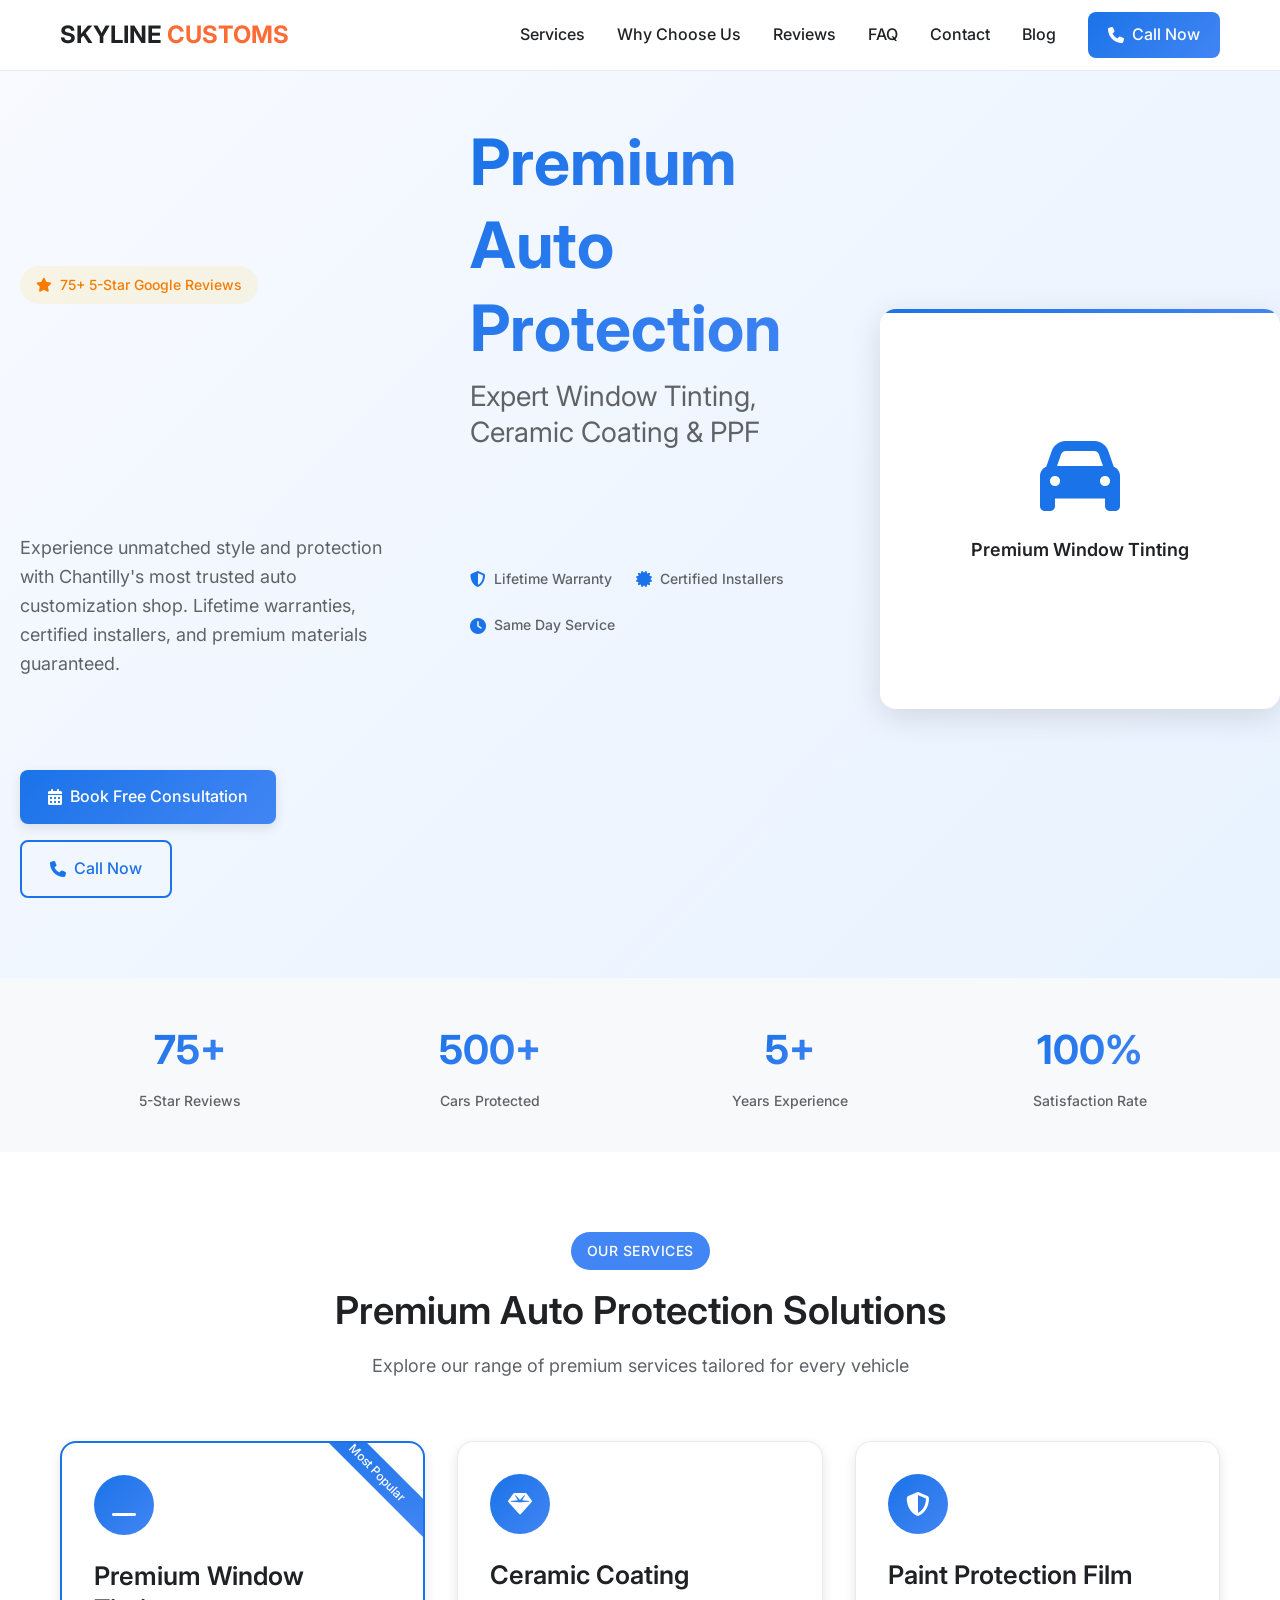
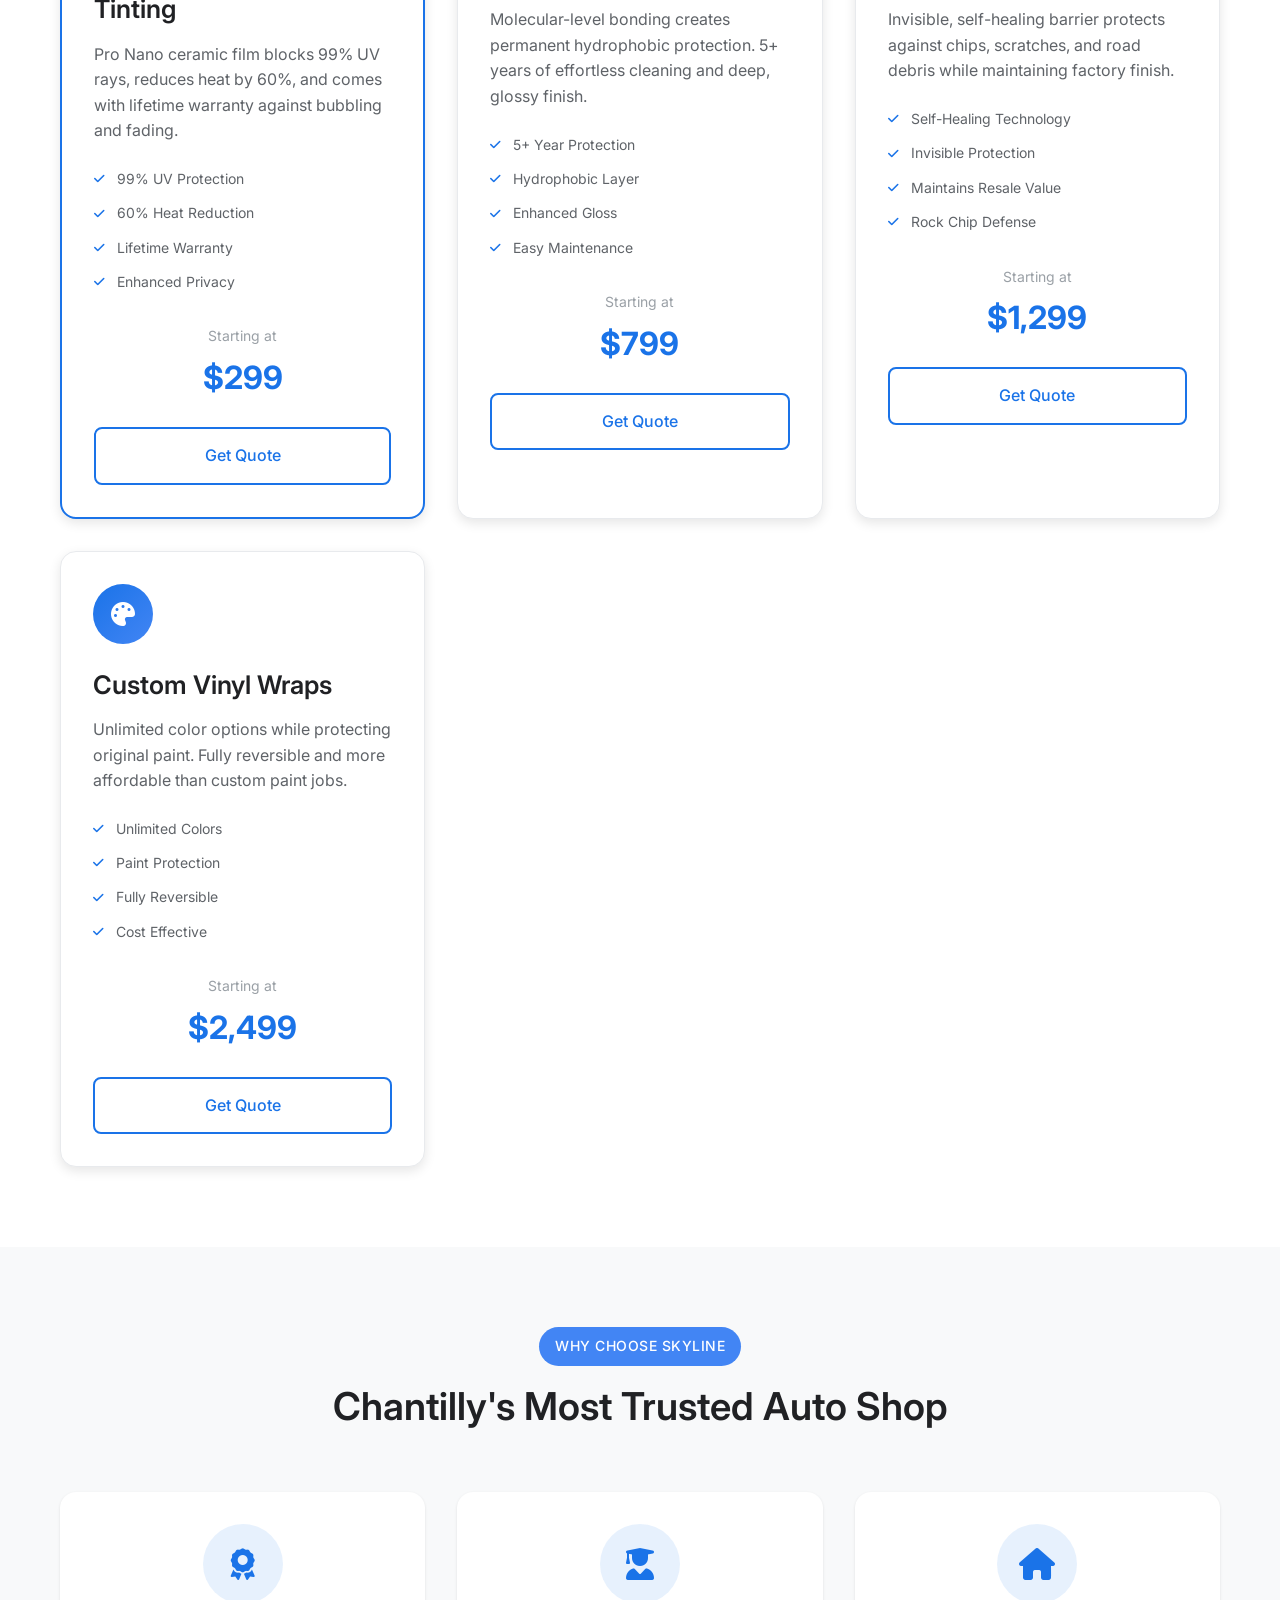
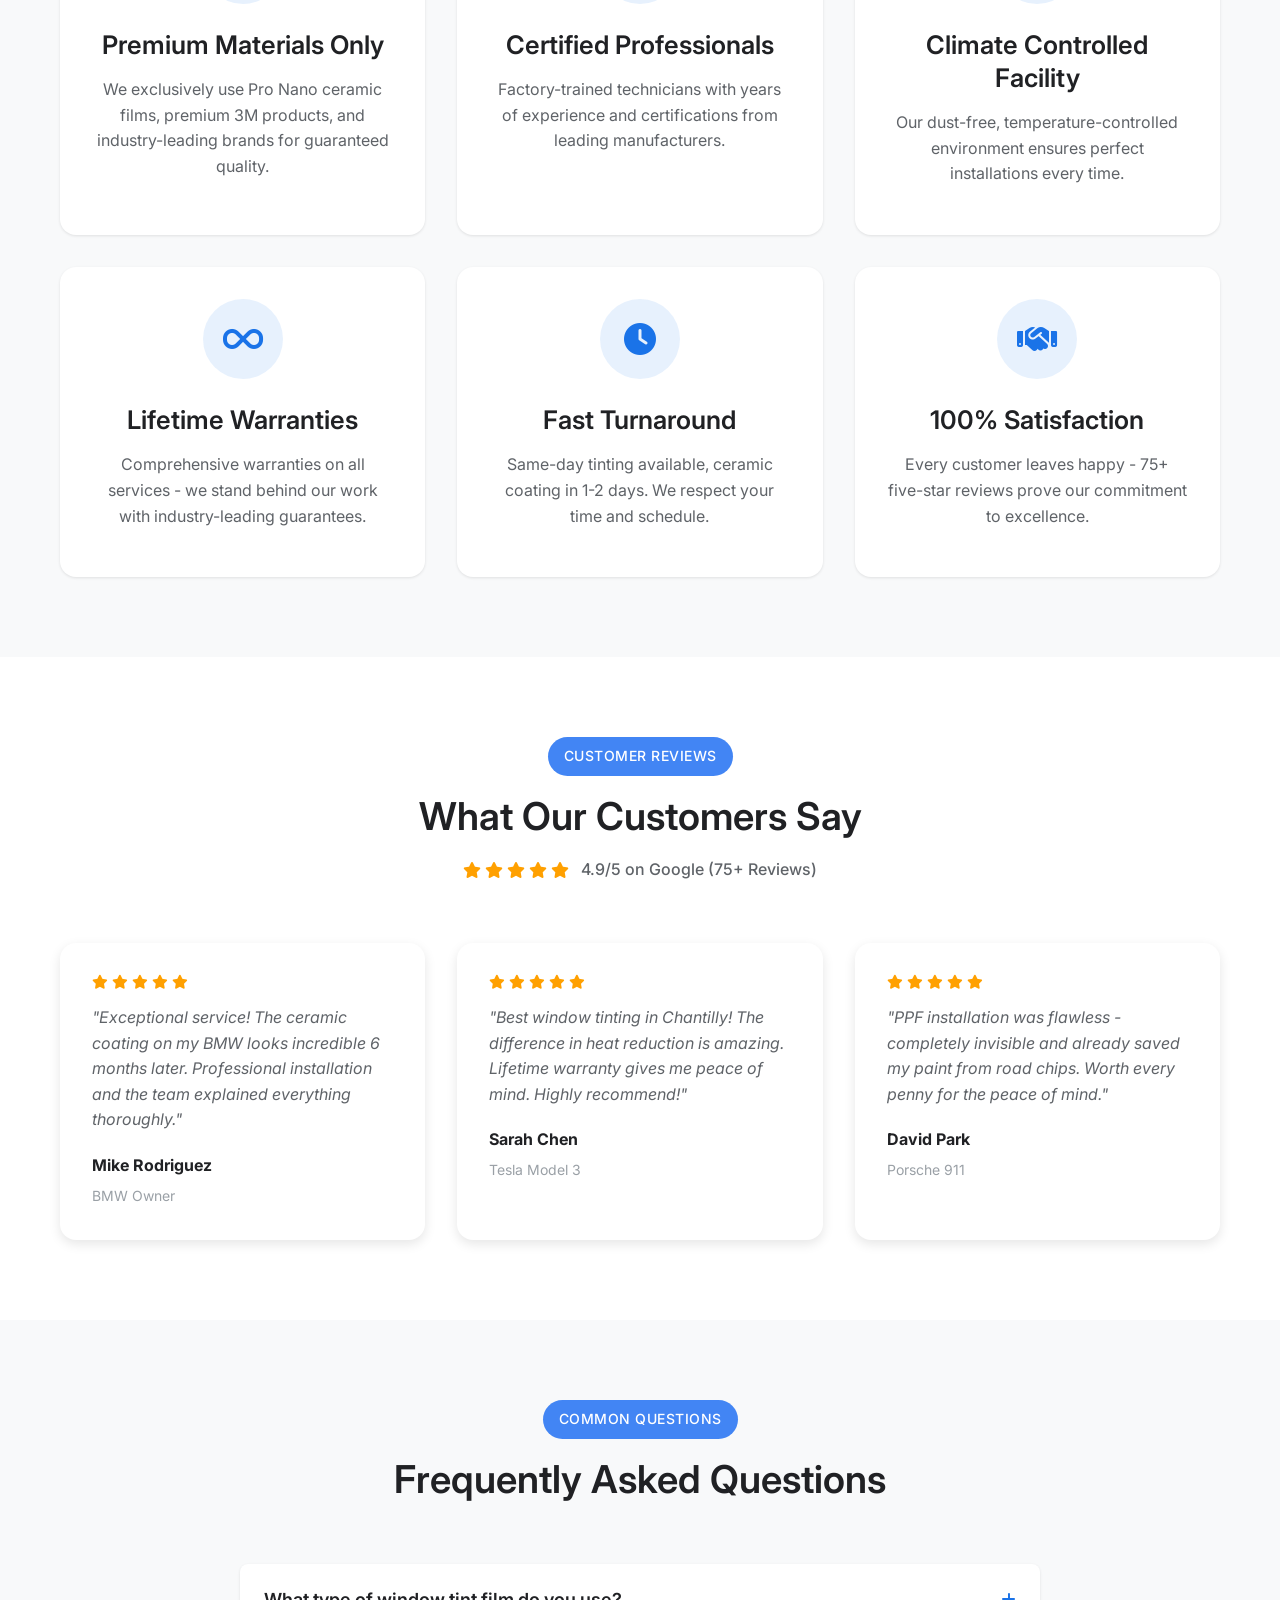
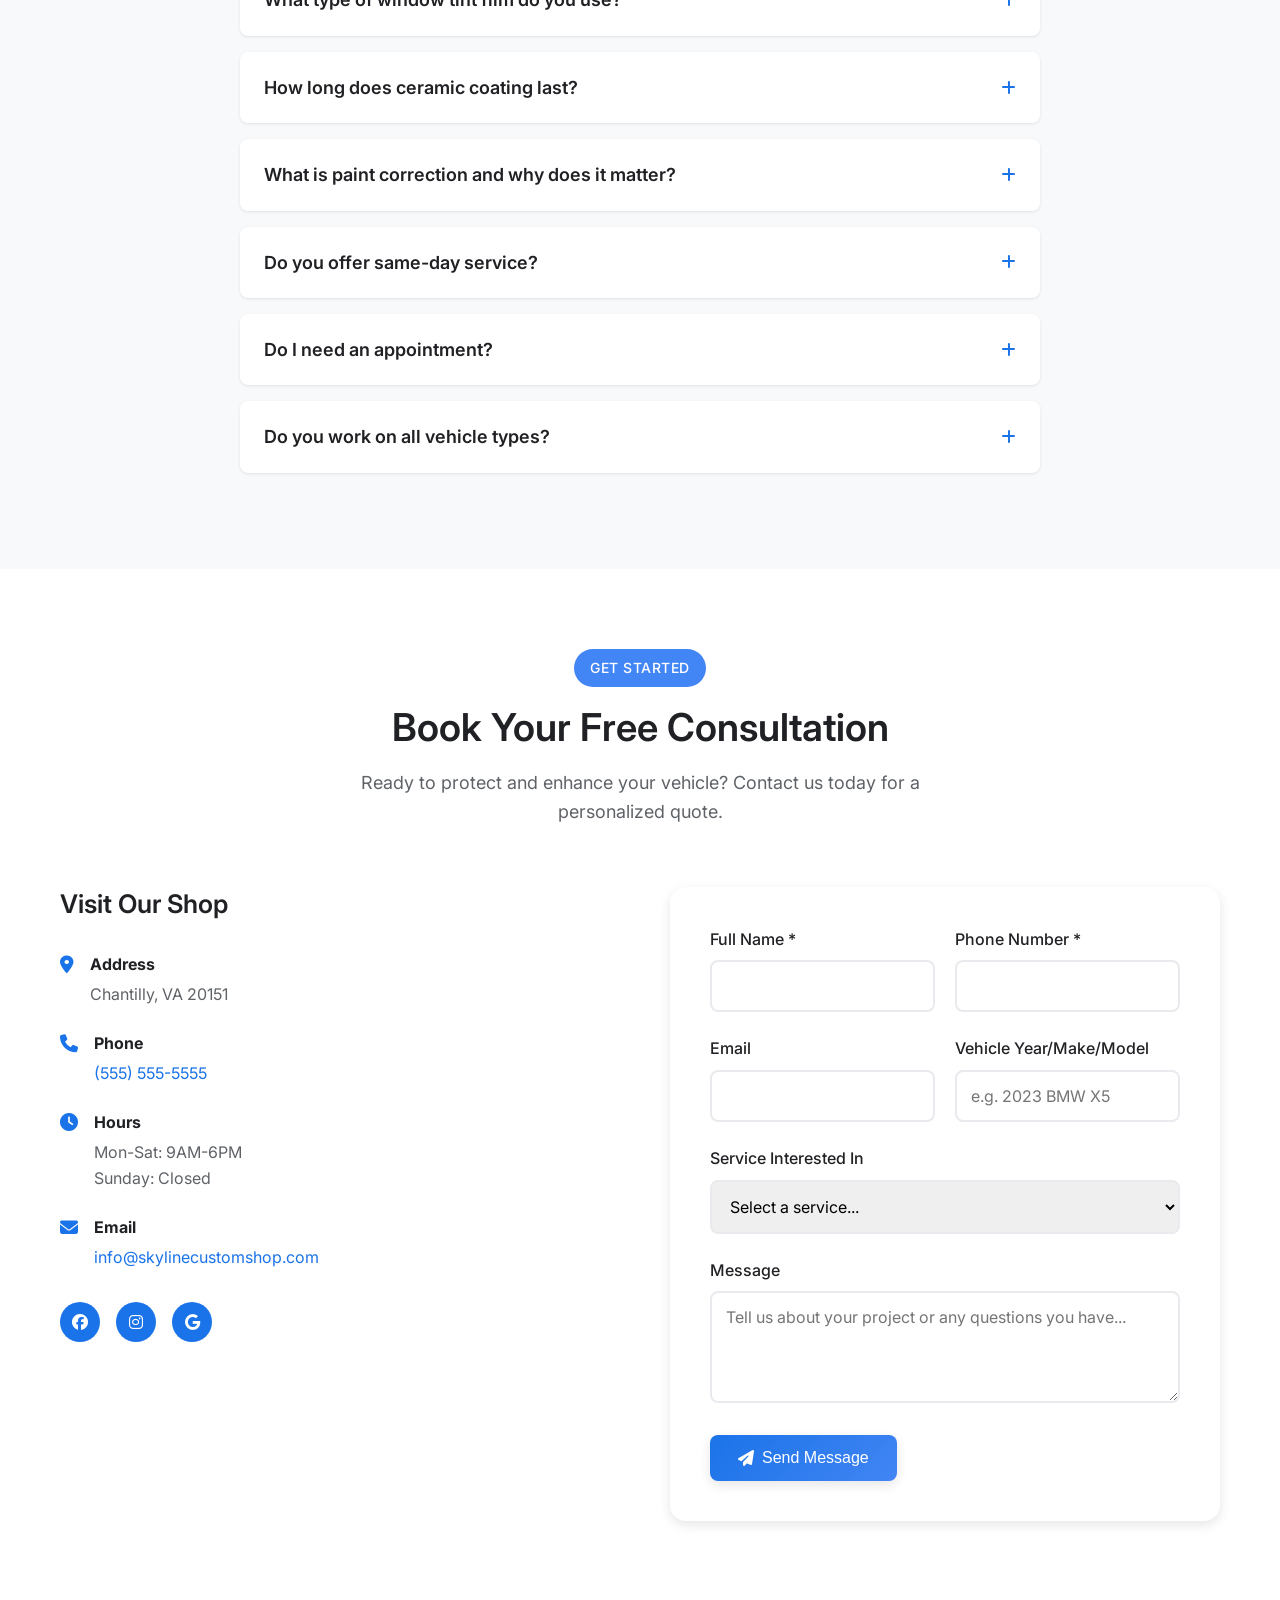
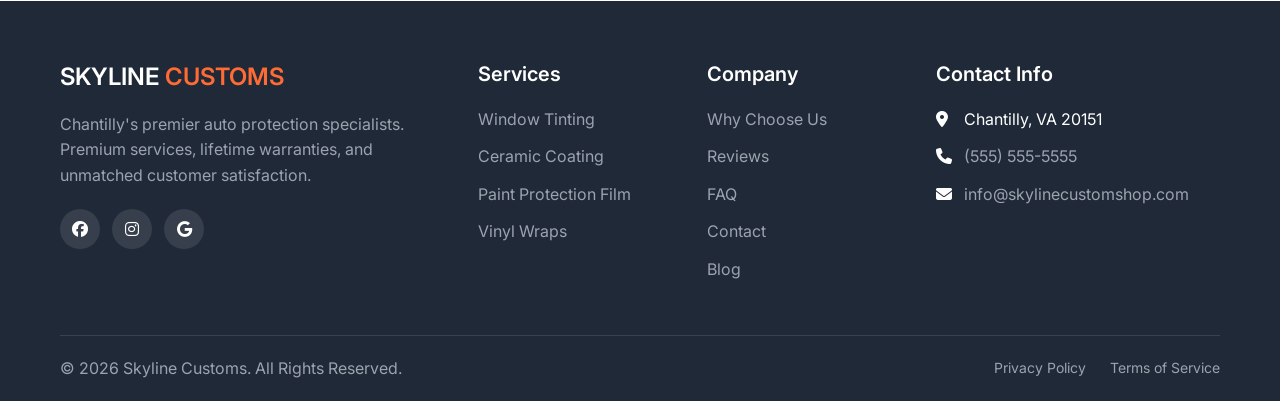
==== commit 3bc3d640: "📝 Add Blog link to main nav and footer" ====
--- a/index.html
+++ b/index.html
@@ -28,6 +28,7 @@
                 <a href="#testimonials" class="nav-link">Reviews</a>
                 <a href="#faq" class="nav-link">FAQ</a>
                 <a href="#contact" class="nav-link">Contact</a>
+                <a href="/blog" class="nav-link">Blog</a>
                 <a href="tel:+15555555555" class="nav-cta">
                     <i class="fas fa-phone"></i> Call Now
                 </a>
@@ -588,6 +589,7 @@
                         <li><a href="#testimonials">Reviews</a></li>
                         <li><a href="#faq">FAQ</a></li>
                         <li><a href="#contact">Contact</a></li>
+                        <li><a href="/blog">Blog</a></li>
                     </ul>
                 </div>
                 
